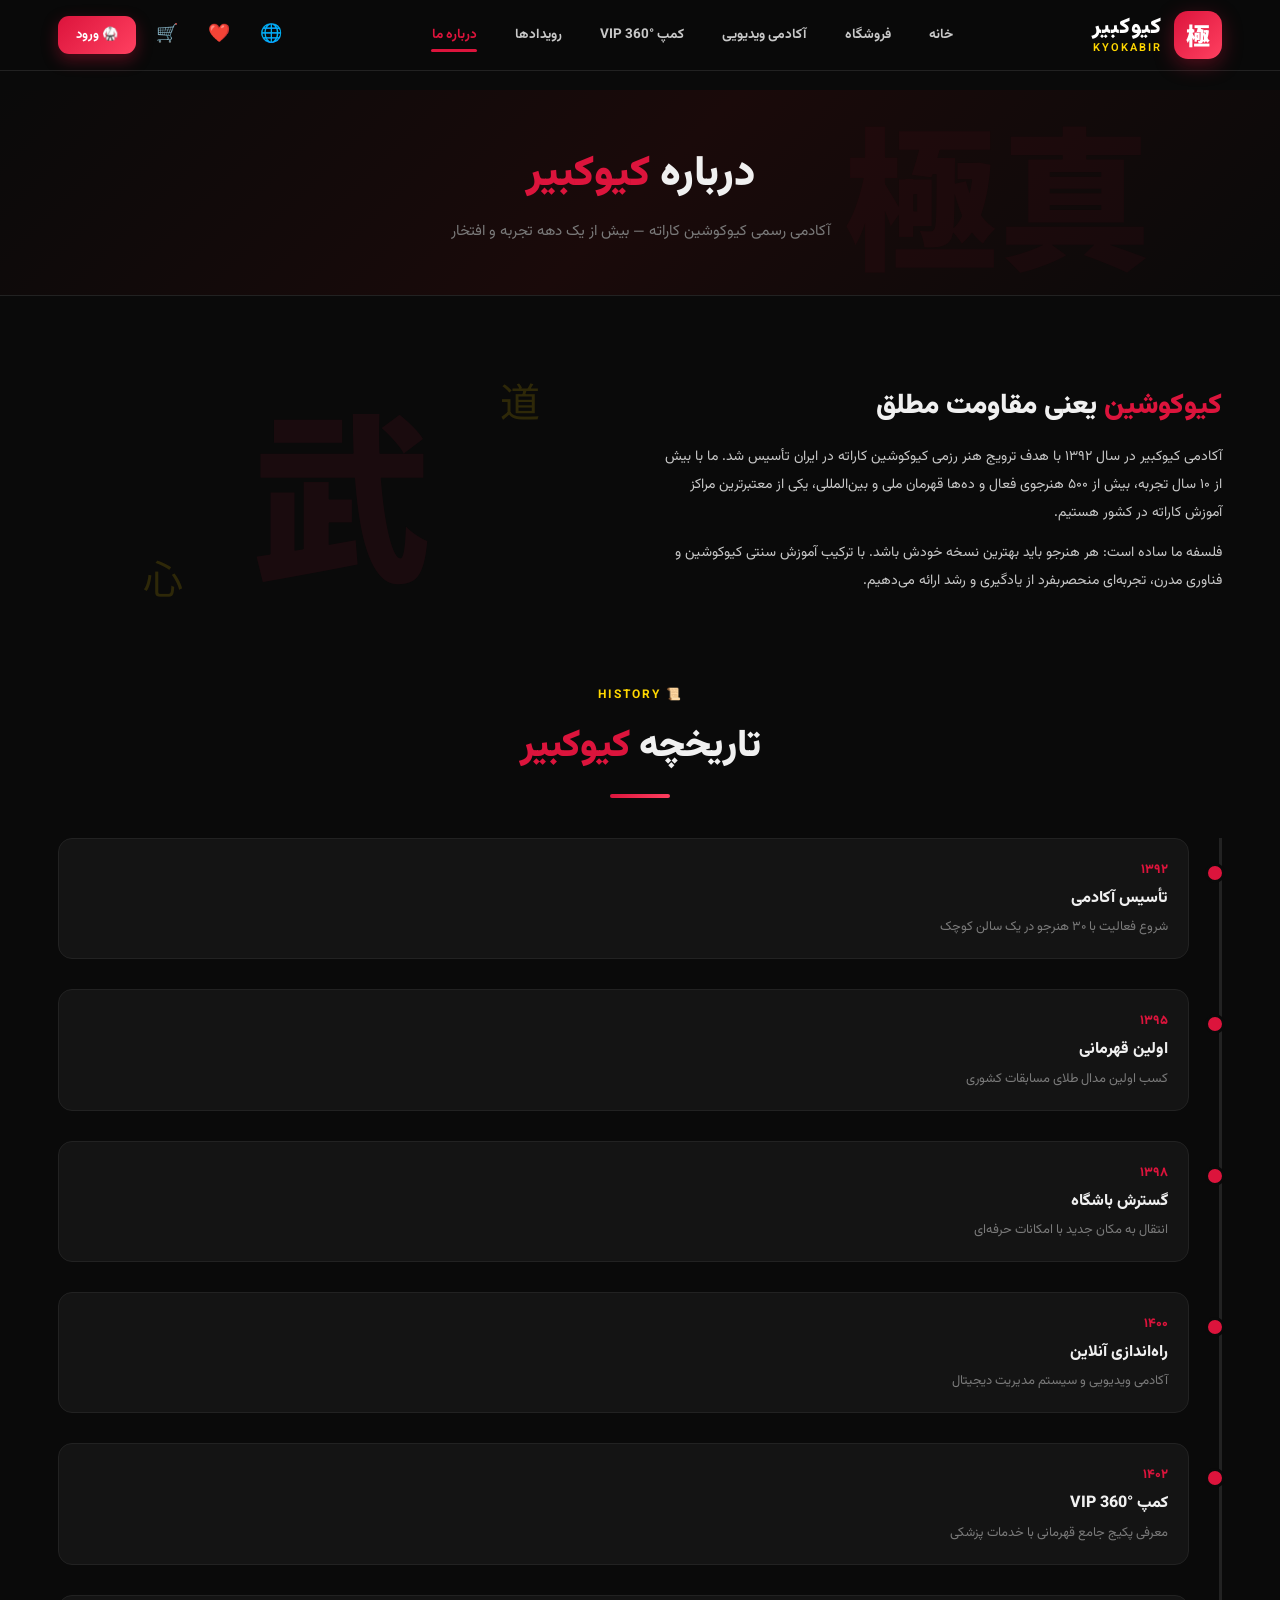
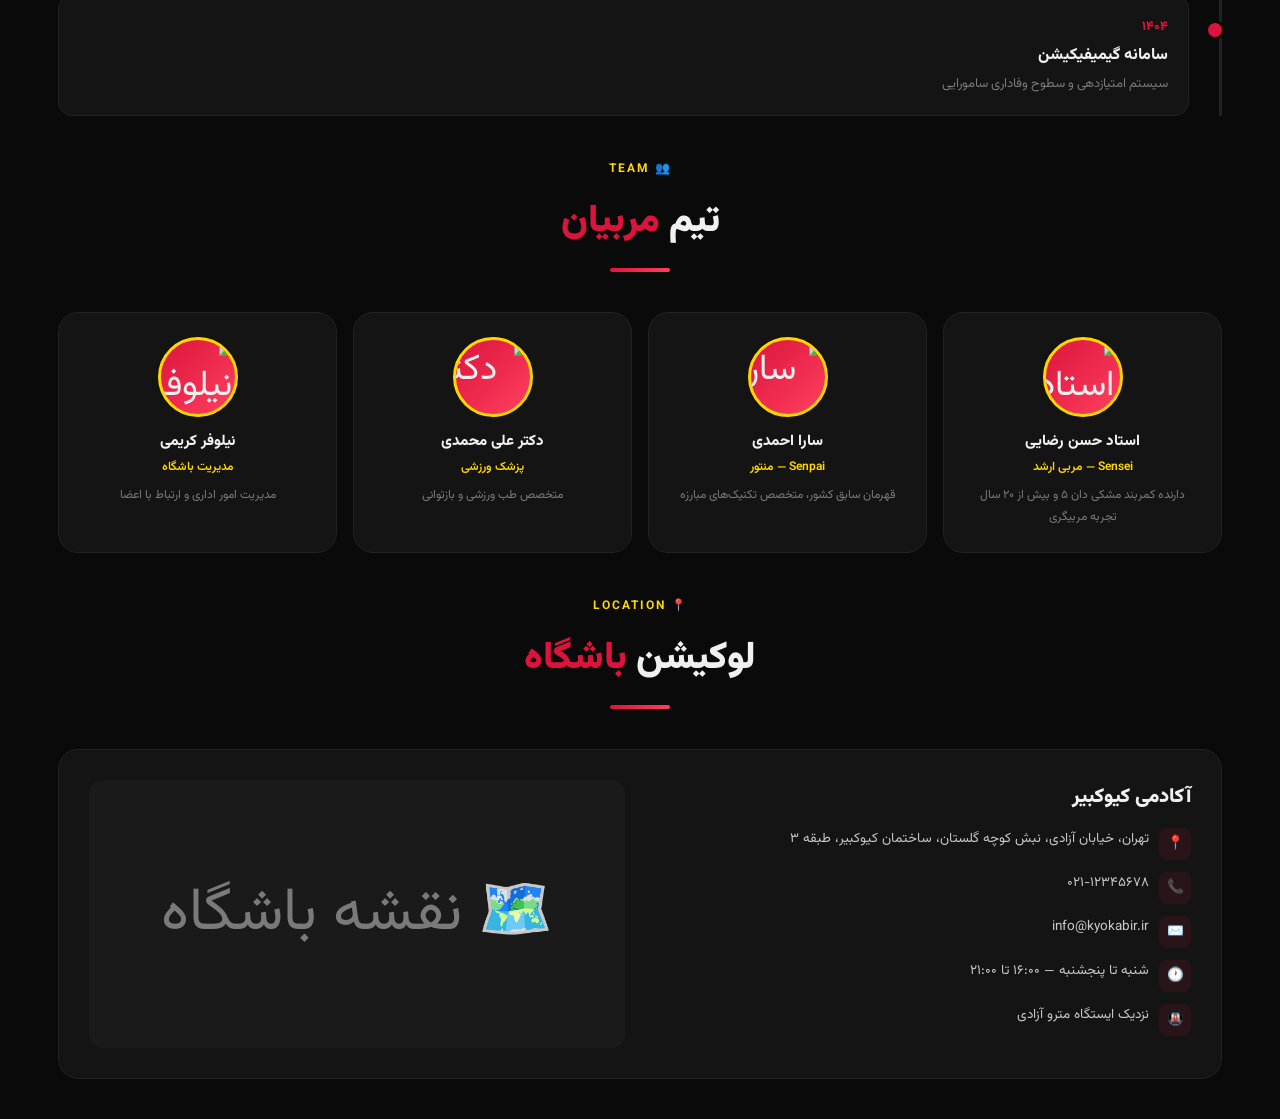
==== about.html @ 32eb1fd8 "Add files via upload" ====
<!DOCTYPE html>
<html lang="fa" dir="rtl">
<head>
  <meta charset="UTF-8">
  <meta name="viewport" content="width=device-width, initial-scale=1.0">
  <title>درباره ما — KYOKABIR</title>
  <link rel="preconnect" href="https://fonts.googleapis.com">
  <link rel="preconnect" href="https://fonts.gstatic.com" crossorigin>
  <link href="https://fonts.googleapis.com/css2?family=Vazirmatn:wght@100..900&family=Noto+Sans+JP:wght@100..900&display=swap" rel="stylesheet">
  <link rel="stylesheet" href="css/style.css">
  <style>
    .about-top{margin-top:90px;padding:50px 0;text-align:center;background:linear-gradient(135deg,#0a0a0a,#1a0a0a,#0a0a0a);border-bottom:1px solid var(--line);position:relative;overflow:hidden;}
    .about-top::before{content:'極真';position:absolute;right:10%;top:50%;transform:translateY(-50%);font-size:clamp(80px,12vw,160px);font-family:var(--font-ja);color:rgba(220,20,60,.05);font-weight:900;}
    .about-top h1{font-size:clamp(28px,4vw,42px);font-weight:900;}
    .about-top .sub{color:var(--muted);margin-top:8px;}
    .about-sec{max-width:var(--maxw);margin-inline:auto;padding:40px 18px;}
    .about-intro{display:grid;grid-template-columns:1fr 1fr;gap:30px;align-items:center;margin-bottom:40px;}
    .about-intro .text h2{font-size:28px;font-weight:900;margin-bottom:12px;}
    .about-intro .text p{color:var(--ink2);font-size:14px;line-height:2;}
    .about-intro .visual{position:relative;display:grid;place-items:center;}
    .about-intro .visual .big{font-size:180px;font-family:var(--font-ja);color:rgba(220,20,60,.08);font-weight:900;}
    .about-intro .visual .kanji{position:absolute;font-size:40px;color:rgba(255,215,0,.15);font-family:var(--font-ja);}
    .about-intro .visual .kanji:nth-child(2){top:10%;right:15%;}
    .about-intro .visual .kanji:nth-child(3){bottom:10%;left:15%;}
    .timeline{position:relative;padding-right:30px;border-right:3px solid var(--line);margin:30px 0;}
    .timeline-item{position:relative;margin-bottom:30px;padding:20px;background:var(--bg-card);border:1px solid var(--line);border-radius:var(--r);}
    .timeline-item::before{content:'';position:absolute;right:-37px;top:24px;width:14px;height:14px;border-radius:50%;background:var(--red);border:3px solid var(--bg);box-shadow:var(--shadow-sm);}
    .timeline-item .year{font-size:13px;color:var(--red);font-weight:800;margin-bottom:4px;}
    .timeline-item h3{font-size:16px;font-weight:800;}
    .timeline-item p{font-size:13px;color:var(--muted);margin-top:4px;}
    .team-grid{display:grid;grid-template-columns:repeat(4,1fr);gap:16px;}
    .team-card{background:var(--bg-card);border:1px solid var(--line);border-radius:var(--r-lg);padding:24px;text-align:center;transition:.3s;}
    .team-card:hover{transform:translateY(-4px);box-shadow:var(--shadow);border-color:var(--line2);}
    .team-avatar{width:80px;height:80px;border-radius:50%;margin:0 auto 12px;background:var(--grad-red);display:grid;place-items:center;font-size:36px;border:3px solid var(--gold);}
    .team-card h3{font-size:15px;font-weight:800;}
    .team-card .role{font-size:12px;color:var(--gold);font-weight:600;margin-top:2px;}
    .team-card .bio{font-size:12px;color:var(--muted);margin-top:8px;line-height:1.8;}
    .location-card{background:var(--bg-card);border:1px solid var(--line);border-radius:var(--r-lg);padding:30px;display:grid;grid-template-columns:1fr 1fr;gap:30px;overflow:hidden;}
    .location-info h3{font-size:20px;font-weight:900;margin-bottom:14px;}
    .location-info .item{display:flex;gap:10px;margin-bottom:12px;font-size:13.5px;color:var(--ink2);}
    .location-info .item .ic{width:32px;height:32px;border-radius:8px;background:rgba(220,20,60,.1);color:var(--red);display:grid;place-items:center;flex-shrink:0;}
    .map-placeholder{background:var(--bg3);border-radius:var(--r);display:grid;place-items:center;font-size:60px;color:var(--muted);min-height:250px;}
    @media(max-width:760px){.about-intro{grid-template-columns:1fr;}.team-grid{grid-template-columns:repeat(2,1fr);}.location-card{grid-template-columns:1fr;}}
  </style>
</head>
<body>

<header class="site-header">
  <div class="container header-inner">
    <a href="index.html" class="logo"><div class="logo-icon">極</div><div class="logo-text"><div class="brand">کیوکبیر</div><div class="sub">KYOKABIR</div></div></a>
    <nav><a href="index.html">خانه</a><a href="shop.html">فروشگاه</a><a href="videos.html">آکادمی ویدیویی</a><a href="vip.html">کمپ VIP 360°</a><a href="events.html">رویدادها</a><a href="about.html" class="active">درباره ما</a></nav>
    <div class="header-actions"><button class="h-btn" onclick="KBA.toggleLang()">🌐</button><button class="h-btn">❤️<span class="badge fav-badge" style="display:none">0</span></button><button class="h-btn cart-btn">🛒<span class="badge cart-badge">0</span></button><button class="login-btn" onclick="KBA.showLogin()">🥋 ورود</button></div>
  </div>
</header>

<div class="about-top">
  <div class="container">
    <h1>درباره <span style="color:var(--red)">کیوکبیر</span></h1>
    <p class="sub">آکادمی رسمی کیوکوشین کاراته — بیش از یک دهه تجربه و افتخار</p>
  </div>
</div>

<div class="about-sec">
  <div class="about-intro">
    <div class="text">
      <h2><span style="color:var(--red)">کیوکوشین</span> یعنی مقاومت مطلق</h2>
      <p>آکادمی کیوکبیر در سال ۱۳۹۲ با هدف ترویج هنر رزمی کیوکوشین کاراته در ایران تأسیس شد. ما با بیش از ۱۰ سال تجربه، بیش از ۵۰۰ هنرجوی فعال و ده‌ها قهرمان ملی و بین‌المللی، یکی از معتبرترین مراکز آموزش کاراته در کشور هستیم.</p>
      <p style="margin-top:12px">فلسفه ما ساده است: هر هنرجو باید بهترین نسخه خودش باشد. با ترکیب آموزش سنتی کیوکوشین و فناوری مدرن، تجربه‌ای منحصربفرد از یادگیری و رشد ارائه می‌دهیم.</p>
    </div>
    <div class="visual">
      <div class="big">武</div>
      <div class="kanji">道</div>
      <div class="kanji">心</div>
    </div>
  </div>

  <!-- HISTORY -->
  <div class="section-head">
    <div class="eyebrow">📜 HISTORY</div>
    <h2>تاریخچه <span style="color:var(--red)">کیوکبیر</span></h2>
    <div class="deco-line"></div>
  </div>
  <div class="timeline">
    <div class="timeline-item"><div class="year">۱۳۹۲</div><h3>تأسیس آکادمی</h3><p>شروع فعالیت با ۳۰ هنرجو در یک سالن کوچک</p></div>
    <div class="timeline-item"><div class="year">۱۳۹۵</div><h3>اولین قهرمانی</h3><p>کسب اولین مدال طلای مسابقات کشوری</p></div>
    <div class="timeline-item"><div class="year">۱۳۹۸</div><h3>گسترش باشگاه</h3><p>انتقال به مکان جدید با امکانات حرفه‌ای</p></div>
    <div class="timeline-item"><div class="year">۱۴۰۰</div><h3>راه‌اندازی آنلاین</h3><p>آکادمی ویدیویی و سیستم مدیریت دیجیتال</p></div>
    <div class="timeline-item"><div class="year">۱۴۰۲</div><h3>کمپ VIP 360°</h3><p>معرفی پکیج جامع قهرمانی با خدمات پزشکی</p></div>
    <div class="timeline-item"><div class="year">۱۴۰۴</div><h3>سامانه گیمیفیکیشن</h3><p>سیستم امتیازدهی و سطوح وفاداری سامورایی</p></div>
  </div>

  <!-- TEAM -->
  <div class="section-head" style="margin-top:40px">
    <div class="eyebrow">👥 TEAM</div>
    <h2>تیم <span style="color:var(--red)">مربیان</span></h2>
    <div class="deco-line"></div>
  </div>
  <div class="team-grid" id="teamGrid"></div>

  <!-- LOCATION -->
  <div class="section-head" style="margin-top:40px">
    <div class="eyebrow">📍 LOCATION</div>
    <h2>لوکیشن <span style="color:var(--red)">باشگاه</span></h2>
    <div class="deco-line"></div>
  </div>
  <div class="location-card">
    <div class="location-info">
      <h3>آکادمی کیوکبیر</h3>
      <div class="item"><div class="ic">📍</div><div>تهران، خیابان آزادی، نبش کوچه گلستان، ساختمان کیوکبیر، طبقه ۳</div></div>
      <div class="item"><div class="ic">📞</div><div>۰۲۱-۱۲۳۴۵۶۷۸</div></div>
      <div class="item"><div class="ic">✉️</div><div>info@kyokabir.ir</div></div>
      <div class="item"><div class="ic">🕐</div><div>شنبه تا پنجشنبه — ۱۶:۰۰ تا ۲۱:۰۰</div></div>
      <div class="item"><div class="ic">🚇</div><div>نزدیک ایستگاه مترو آزادی</div></div>
    </div>
    <div class="map-placeholder" style="background-image:url('https://images.unsplash.com/photo-1524661135-423995f22d0b?w=800&q=80')">🗺️ نقشه باشگاه</div>
  </div>
</div>

<!-- AUTH MODAL -->
<div class="modal-overlay" id="authModal">
  <div class="modal" style="position:relative"><button class="close" onclick="KBA.closeLogin()">✕</button><div class="modal-icon">🥋</div><h3>ورود به حساب کاربری</h3><p>شماره موبایل خود را وارد کنید</p><div class="input-group"><input type="tel" placeholder="۰۹۱۲۳۴۵۶۷۸۹" maxlength="11"><label>شماره موبایل</label></div><button class="btn btn-red" style="width:100%" onclick="KBA.toast('کد تایید ارسال شد')">ارسال کد تایید</button><div style="margin-top:20px;border-top:1px solid var(--line);padding-top:16px"><div class="otp-row"><input type="text" class="otp-box" maxlength="1"><input type="text" class="otp-box" maxlength="1"><input type="text" class="otp-box" maxlength="1"><input type="text" class="otp-box" maxlength="1"><input type="text" class="otp-box" maxlength="1"></div><button class="btn btn-red" style="width:100%" onclick="KBA.closeLogin();KBA.toast('ورود موفق!')">تایید و ورود</button></div></div>
</div>
<div class="toast-zone"></div>
<button class="back-top" onclick="window.scrollTo({top:0,behavior:'smooth'})">↑</button>

<script src="js/data.js"></script>
<script src="js/i18n.js"></script>
<script src="js/main.js"></script>
</body>
</html>
---- css/style.css ----
:root {
  --bg: #0a0a0a;
  --bg2: #111111;
  --bg3: #1a1a1a;
  --bg-card: #141414;
  --red: #dc143c;
  --red-d: #b01030;
  --red-glow: rgba(220,20,60,.35);
  --gold: #ffd700;
  --gold-d: #c5a200;
  --gold-glow: rgba(255,215,0,.3);
  --ink: #f0f0f0;
  --ink2: #c8c8c8;
  --muted: #7a7a7a;
  --line: #222;
  --line2: #2a2a2a;
  --green: #00c851;
  --green-soft: rgba(0,200,81,.12);
  --amber: #ff9800;
  --blue: #2979ff;
  --font: 'Vazirmatn', 'Segoe UI', Tahoma, sans-serif;
  --font-ja: 'Noto Sans JP', 'Hiragino Sans', sans-serif;
  --maxw: 1200px;
  --r: 14px;
  --r-lg: 20px;
  --shadow: 0 8px 30px rgba(0,0,0,.5);
  --shadow-lg: 0 20px 50px rgba(0,0,0,.6);
  --grad-red: linear-gradient(135deg, #dc143c, #ff4060);
  --grad-gold: linear-gradient(135deg, #ffd700, #ffb700);
  --grad-dark: linear-gradient(135deg, #0a0a0a, #1a1a1a);
}
*{box-sizing:border-box;margin:0;padding:0;}
html{scroll-behavior:smooth;}
body{font-family:var(--font);background:var(--bg);color:var(--ink);font-size:15px;line-height:1.7;-webkit-font-smoothing:antialiased;overflow-x:hidden;}
body.lock{overflow:hidden;}
a{color:inherit;text-decoration:none;}
button{font-family:inherit;cursor:pointer;border:0;background:none;color:inherit;}
input,select,textarea{font-family:inherit;}
img{display:block;max-width:100%;}
.container{max-width:var(--maxw);margin-inline:auto;padding-inline:18px;}
::selection{background:var(--red);color:#fff;}
::-webkit-scrollbar{width:8px;}
::-webkit-scrollbar-track{background:var(--bg2);}
::-webkit-scrollbar-thumb{background:var(--line2);border-radius:99px;}
::-webkit-scrollbar-thumb:hover{background:var(--red);}

/* ===== HEADER ===== */
.site-header{position:fixed;top:0;left:0;right:0;z-index:100;background:rgba(10,10,10,.92);backdrop-filter:blur(20px);-webkit-backdrop-filter:blur(20px);border-bottom:1px solid var(--line);}
.header-inner{display:flex;align-items:center;justify-content:space-between;height:70px;}
.logo{display:flex;align-items:center;gap:12px;}
.logo-icon{width:48px;height:48px;background:var(--grad-red);border-radius:14px;display:grid;place-items:center;font-size:24px;font-weight:900;color:#fff;font-family:var(--font-ja);box-shadow:0 6px 20px var(--red-glow);}
.logo-text{line-height:1.2;}
.logo-text .brand{font-size:22px;font-weight:900;color:#fff;letter-spacing:1px;}
.logo-text .sub{font-size:11px;color:var(--gold);font-weight:600;letter-spacing:2px;}
nav{display:flex;align-items:center;gap:6px;}
nav a{padding:8px 16px;border-radius:10px;font-size:13.5px;font-weight:700;color:var(--ink2);transition:.2s;position:relative;}
nav a:hover{color:#fff;background:rgba(255,255,255,.06);}
nav a.active{color:var(--red);}
nav a.active::after{content:'';position:absolute;bottom:2px;left:20%;right:20%;height:3px;background:var(--red);border-radius:99px;}
.header-actions{display:flex;align-items:center;gap:10px;}
.h-btn{position:relative;width:42px;height:42px;border-radius:12px;display:grid;place-items:center;transition:.2s;font-size:18px;}
.h-btn:hover{background:rgba(255,255,255,.08);}
.h-btn .badge{position:absolute;top:2px;right:2px;width:18px;height:18px;border-radius:50%;background:var(--red);color:#fff;font-size:10px;font-weight:700;display:grid;place-items:0;box-shadow:0 2px 6px var(--red-glow);}
.login-btn{display:flex;align-items:center;gap:7px;padding:9px 18px;border-radius:11px;background:var(--grad-red);color:#fff;font-size:13px;font-weight:700;transition:.2s;box-shadow:0 6px 16px var(--red-glow);}
.login-btn:hover{transform:translateY(-2px);box-shadow:0 10px 24px var(--red-glow);}

/* ===== HERO ===== */
.hero{margin-top:70px;position:relative;min-height:92vh;display:flex;align-items:center;overflow:hidden;}
.hero-bg{position:absolute;inset:0;background:
  linear-gradient(rgba(10,10,10,.82), rgba(10,10,10,.6)),
  url('https://images.unsplash.com/photo-1555597673-b21d5c935865?w=1920&q=80') center/cover no-repeat;}
.hero-bg::after{content:'';position:absolute;inset:0;background:url("data:image/svg+xml,%3Csvg width='60' height='60' xmlns='http://www.w3.org/2000/svg'%3E%3Cpath d='M30 0L60 30 30 60 0 30z' fill='none' stroke='%23222' stroke-width='.5'/%3E%3C/svg%3E");opacity:.25;}
.hero-content{position:relative;z-index:2;max-width:650px;padding-block:60px;}
.hero-eyebrow{display:inline-flex;align-items:center;gap:8px;background:rgba(220,20,60,.12);border:1px solid rgba(220,20,60,.3);padding:6px 16px;border-radius:99px;font-size:12px;font-weight:700;color:var(--red);margin-bottom:20px;}
.hero-eyebrow .dot{width:8px;height:8px;border-radius:50%;background:var(--red);animation:pulse 2s infinite;}
@keyframes pulse{0%,100%{opacity:1;transform:scale(1);}50%{opacity:.5;transform:scale(1.3);}}
.hero-title{font-size:clamp(36px,5vw,62px);font-weight:900;line-height:1.2;margin-bottom:16px;}
.hero-title .red{color:var(--red);}
.hero-title .gold{color:var(--gold);}
.hero-title .ja{font-family:var(--font-ja);font-weight:900;}
.hero-sub{font-size:17px;color:var(--ink2);max-width:500px;margin-bottom:30px;line-height:1.9;}
.hero-btns{display:flex;gap:14px;flex-wrap:wrap;}
.btn{display:inline-flex;align-items:center;justify-content:center;gap:8px;padding:14px 28px;border-radius:13px;font-weight:800;font-size:14px;transition:.2s;flex-shrink:0;}
.btn svg{flex-shrink:0;}
.btn-red{background:var(--grad-red);color:#fff;box-shadow:0 8px 24px var(--red-glow);}
.btn-red:hover{transform:translateY(-3px);box-shadow:0 14px 32px var(--red-glow);}
.btn-gold{background:var(--grad-gold);color:#0a0a0a;box-shadow:0 8px 24px var(--gold-glow);}
.btn-gold:hover{transform:translateY(-3px);box-shadow:0 14px 32px var(--gold-glow);}
.btn-outline{border:2px solid var(--line2);color:var(--ink);background:transparent;}
.btn-outline:hover{border-color:var(--red);color:var(--red);}
.hero-stats{display:flex;gap:40px;margin-top:40px;padding-top:30px;border-top:1px solid var(--line);}
.stat-item .num{font-size:32px;font-weight:900;color:var(--gold);}
.stat-item .lbl{font-size:12px;color:var(--muted);margin-top:2px;}
.hero-visual{position:absolute;left:10%;top:50%;transform:translateY(-50%);font-size:clamp(200px,25vw,380px);font-family:var(--font-ja);color:rgba(220,20,60,.06);font-weight:900;line-height:1;pointer-events:none;user-select:none;}
.hero-kanji{position:absolute;right:8%;top:50%;transform:translateY(-50%);font-size:clamp(80px,12vw,160px);font-family:var(--font-ja);color:rgba(255,215,0,.08);font-weight:900;line-height:1;pointer-events:none;text-align:center;}
.hero-kanji span{display:block;font-size:.4em;color:rgba(255,215,0,.12);margin-top:10px;}

/* ===== SECTIONS ===== */
.section{padding-block:60px;}
.section-head{text-align:center;margin-bottom:40px;}
.section-head .eyebrow{display:inline-flex;align-items:center;gap:8px;font-size:12px;font-weight:700;color:var(--gold);letter-spacing:2px;text-transform:uppercase;margin-bottom:10px;}
.section-head h2{font-size:clamp(24px,3.5vw,38px);font-weight:900;}
.section-head h2 .red{color:var(--red);}
.section-head .sub{color:var(--muted);font-size:14px;margin-top:8px;max-width:600px;margin-inline:auto;}
.deco-line{width:60px;height:4px;background:var(--grad-red);border-radius:99px;margin:14px auto 0;}

/* ===== FEATURES GRID ===== */
.features-grid{display:grid;grid-template-columns:repeat(3,1fr);gap:16px;}
.feat-card{background:var(--bg-card);border:1px solid var(--line);border-radius:var(--r-lg);padding:28px 24px;transition:.3s;position:relative;overflow:hidden;}
.feat-card::before{content:'';position:absolute;top:0;left:0;right:0;height:3px;background:var(--grad-red);transform:scaleX(0);transition:.3s;transform-origin:left;}
.feat-card:hover{border-color:var(--red);transform:translateY(-6px);box-shadow:var(--shadow);}
.feat-card:hover::before{transform:scaleX(1);}
.feat-ic{width:56px;height:56px;border-radius:16px;display:grid;place-items:center;font-size:26px;margin-bottom:16px;background-size:cover;background-position:center;position:relative;}
.feat-card h3{font-size:17px;font-weight:800;margin-bottom:6px;}
.feat-card p{font-size:13px;color:var(--muted);line-height:1.8;}
.feat-card .tag{display:inline-flex;margin-top:12px;padding:4px 12px;border-radius:99px;font-size:11px;font-weight:700;background:rgba(220,20,60,.1);color:var(--red);}

/* ===== RANKS ===== */
.ranks-grid{display:grid;grid-template-columns:repeat(4,1fr);gap:16px;}
.rank-card{background:var(--bg-card);border:1px solid var(--line);border-radius:var(--r-lg);padding:24px;text-align:center;transition:.3s;position:relative;overflow:hidden;}
.rank-card::after{content:'';position:absolute;inset:0;background:radial-gradient(circle at 50% 0%, var(--rank-color, rgba(255,255,255,.03)), transparent 60%);opacity:0;transition:.3s;}
.rank-card:hover{transform:translateY(-6px);box-shadow:var(--shadow);border-color:var(--rank-border, var(--line));}
.rank-card:hover::after{opacity:1;}
.rank-icon{width:70px;height:70px;border-radius:50%;margin:0 auto 14px;display:grid;place-items:center;overflow:hidden;background-size:cover;background-position:center;border:2px solid var(--rank-border, var(--line));transition:.3s;}
.rank-card:hover .rank-icon{border-color:var(--rank-border, var(--red));transform:scale(1.1);}
.rank-card h3{font-size:16px;font-weight:800;margin-bottom:4px;}
.rank-card .en{font-size:11px;color:var(--muted);font-family:var(--font-ja);}
.rank-card .disc{font-size:12px;color:var(--gold);font-weight:700;margin-top:8px;}
.rank-card .perks{list-style:none;margin-top:12px;text-align:start;font-size:12px;color:var(--ink2);}
.rank-card .perks li{padding:4px 0;display:flex;align-items:center;gap:6px;}
.rank-card .perks li::before{content:'✓';color:var(--green);font-weight:700;}

/* ===== PRODUCTS ===== */
.products-grid{display:grid;grid-template-columns:repeat(auto-fill,minmax(240px,1fr));gap:16px;}
.prod-card{background:var(--bg-card);border:1px solid var(--line);border-radius:var(--r-lg);overflow:hidden;transition:.3s;}
.prod-card:hover{transform:translateY(-6px);box-shadow:var(--shadow);border-color:var(--line2);}
.prod-img{aspect-ratio:1/1;display:grid;place-items:center;background:var(--bg3);position:relative;overflow:hidden;background-size:cover;background-position:center;}
.prod-img::after{content:'';position:absolute;inset:0;background:linear-gradient(180deg, rgba(0,0,0,0) 60%, rgba(0,0,0,.4) 100%);}
.prod-img .tag{position:absolute;top:12px;left:12px;padding:4px 10px;border-radius:8px;font-size:11px;font-weight:700;background:var(--red);color:#fff;}
.prod-body{padding:16px;}
.prod-cat{font-size:11px;color:var(--muted);font-weight:600;margin-bottom:4px;}
.prod-name{font-size:14px;font-weight:700;line-height:1.6;display:-webkit-box;-webkit-line-clamp:2;-webkit-box-orient:vertical;overflow:hidden;}
.prod-price{margin-top:10px;display:flex;align-items:baseline;gap:8px;}
.prod-price .current{font-size:18px;font-weight:900;color:var(--gold);}
.prod-price .old{font-size:13px;color:var(--muted);text-decoration:line-through;}
.prod-add{width:100%;margin-top:12px;padding:10px;border-radius:10px;background:var(--grad-red);color:#fff;font-weight:700;font-size:13px;transition:.2s;box-shadow:0 4px 12px var(--red-glow);}
.prod-add:hover{transform:translateY(-2px);box-shadow:0 8px 20px var(--red-glow);}

/* ===== VIDEOS ===== */
.videos-grid{display:grid;grid-template-columns:repeat(auto-fill,minmax(300px,1fr));gap:16px;}
.video-card{background:var(--bg-card);border:1px solid var(--line);border-radius:var(--r-lg);overflow:hidden;transition:.3s;}
.video-card:hover{transform:translateY(-4px);box-shadow:var(--shadow);}
.vid-thumb{aspect-ratio:16/9;display:grid;place-items:center;background:var(--bg3);position:relative;cursor:pointer;background-size:cover;background-position:center;}
.vid-thumb::after{content:'';position:absolute;inset:0;background:rgba(0,0,0,.3);}
.vid-thumb .play{width:60px;height:60px;border-radius:50%;background:rgba(220,20,60,.9);color:#fff;display:grid;place-items:center;font-size:24px;box-shadow:0 8px 24px var(--red-glow);transition:.2s;}
.vid-thumb:hover .play{transform:scale(1.1);}
.vid-thumb .dur{position:absolute;bottom:10px;left:10px;padding:3px 8px;border-radius:6px;background:rgba(0,0,0,.7);font-size:11px;font-weight:600;}
.vid-body{padding:14px 16px;}
.vid-level{display:inline-flex;padding:3px 10px;border-radius:99px;font-size:10px;font-weight:700;margin-bottom:6px;}
.vid-level.white{background:rgba(255,255,255,.1);color:#fff;}
.vid-level.yellow{background:rgba(255,215,0,.15);color:var(--gold);}
.vid-level.orange{background:rgba(255,152,0,.15);color:var(--amber);}
.vid-level.green{background:rgba(0,200,81,.12);color:var(--green);}
.vid-level.blue{background:rgba(41,121,255,.12);color:var(--blue);}
.vid-level.brown{background:rgba(139,90,43,.15);color:#c9956b;}
.vid-level.purple{background:rgba(156,39,176,.12);color:#ce93d8;}
.vid-level.red{background:rgba(220,20,60,.12);color:var(--red);}
.vid-level.black{background:rgba(255,255,255,.08);color:#fff;border:1px solid rgba(255,255,255,.15);}
.vid-title{font-size:14px;font-weight:700;line-height:1.6;}
.vid-meta{display:flex;gap:12px;margin-top:8px;font-size:11.5px;color:var(--muted);}

/* ===== EVENTS ===== */
.events-list{display:grid;gap:12px;}
.event-card{background:var(--bg-card);border:1px solid var(--line);border-radius:var(--r-lg);padding:20px;display:flex;gap:18px;align-items:center;transition:.3s;position:relative;overflow:hidden;}
.event-card::after{content:'';position:absolute;inset:0;background:linear-gradient(135deg, rgba(20,20,20,.88), rgba(20,20,20,.55));pointer-events:none;z-index:0;}
.event-card>*{position:relative;z-index:1;}
.event-card:hover{border-color:var(--line2);box-shadow:var(--shadow);}
.event-date{width:70px;text-align:center;flex-shrink:0;background:var(--bg3);border-radius:12px;padding:12px 8px;}
.event-date .day{font-size:28px;font-weight:900;color:var(--red);}
.event-date .month{font-size:11px;color:var(--muted);font-weight:600;}
.event-info{flex:1;}
.event-info h3{font-size:15px;font-weight:700;}
.event-info p{font-size:12.5px;color:var(--muted);margin-top:3px;}
.event-tag{display:inline-flex;padding:4px 12px;border-radius:99px;font-size:11px;font-weight:700;}
.event-tag.exam{background:rgba(220,20,60,.12);color:var(--red);}
.event-tag.competition{background:rgba(255,215,0,.12);color:var(--gold);}
.event-tag.camp{background:rgba(0,200,81,.12);color:var(--green);}
.event-tag.seminar{background:rgba(41,121,255,.12);color:var(--blue);}
.event-reg{padding:8px 18px;border-radius:10px;font-size:12px;font-weight:700;transition:.2s;}
.event-reg{background:var(--grad-red);color:#fff;box-shadow:0 4px 12px var(--red-glow);}
.event-reg:hover{transform:translateY(-2px);}

/* ===== VIP SECTION ===== */
.vip-hero{position:relative;border-radius:var(--r-lg);overflow:hidden;padding:60px 40px;color:#fff;background:linear-gradient(135deg, #0a0a0a 0%, #1a0505 50%, #0a0a0a 100%);border:1px solid rgba(220,20,60,.2);}
.vip-hero::before{content:'';position:absolute;inset:0;background:radial-gradient(circle at 80% 30%, rgba(220,20,60,.2), transparent 50%);pointer-events:none;}
.vip-hero::after{content:'360°';position:absolute;right:40px;top:50%;transform:translateY(-50%);font-size:clamp(100px,15vw,200px);font-weight:900;color:rgba(220,20,60,.08);font-family:var(--font-ja);pointer-events:none;}
.vip-content{position:relative;z-index:2;max-width:600px;}
.vip-badge{display:inline-flex;align-items:center;gap:8px;padding:6px 16px;border-radius:99px;background:rgba(255,215,0,.12);border:1px solid rgba(255,215,0,.3);color:var(--gold);font-size:12px;font-weight:700;margin-bottom:16px;}
.vip-title{font-size:clamp(28px,4vw,44px);font-weight:900;line-height:1.3;}
.vip-title .red{color:var(--red);}
.vip-title .gold{color:var(--gold);}
.vip-desc{font-size:15px;color:var(--ink2);margin-top:12px;line-height:1.9;}
.vip-features{display:grid;grid-template-columns:1fr 1fr;gap:12px;margin-top:24px;}
.vip-feat{display:flex;align-items:center;gap:10px;font-size:13px;font-weight:600;color:var(--ink2);}
.vip-feat .ic{width:32px;height:32px;border-radius:10px;background:rgba(220,20,60,.15);display:grid;place-items:center;flex-shrink:0;overflow:hidden;}
.vip-feat .ic img{width:100%;height:100%;object-fit:cover;}

/* ===== FOOTER ===== */
.footer{background:var(--bg2);border-top:1px solid var(--line);padding-block:50px 24px;margin-top:40px;}
.footer-grid{display:grid;grid-template-columns:1.4fr 1fr 1fr 1fr;gap:30px;}
.footer h4{font-size:15px;font-weight:800;color:#fff;margin-bottom:14px;}
.footer-about{font-size:13px;color:var(--muted);line-height:2;}
.footer-links{list-style:none;display:grid;gap:9px;font-size:13px;}
.footer-links a{color:var(--ink2);transition:.18s;display:inline-flex;align-items:center;gap:6px;}
.footer-links a:hover{color:var(--red);padding-inline-start:4px;}
.footer-bottom{border-top:1px solid var(--line);margin-top:30px;padding-top:18px;display:flex;align-items:center;justify-content:space-between;gap:10px;flex-wrap:wrap;font-size:12px;color:var(--muted);}
.social-row{display:flex;gap:8px;}
.social-row a{width:36px;height:36px;border-radius:10px;background:var(--bg3);display:grid;place-items:center;font-size:16px;transition:.2s;}
.social-row a:hover{background:var(--red);transform:translateY(-3px);}

/* ===== AUTH MODAL ===== */
.modal-overlay{position:fixed;inset:0;z-index:200;background:rgba(0,0,0,.6);backdrop-filter:blur(8px);display:grid;place-items:center;padding:16px;opacity:0;visibility:hidden;transition:.3s;}
.modal-overlay.show{opacity:1;visibility:visible;}
.modal{background:var(--bg-card);border:1px solid var(--line);border-radius:var(--r-lg);max-width:420px;width:100%;padding:32px;text-align:center;transform:scale(.9) translateY(20px);transition:.35s cubic-bezier(.2,.9,.3,1.2);box-shadow:var(--shadow-lg);}
.modal-overlay.show .modal{transform:none;}
.modal .close{position:absolute;top:16px;left:16px;width:32px;height:32px;border-radius:8px;display:grid;place-items:center;background:var(--bg3);font-size:14px;transition:.2s;}
.modal .close:hover{background:var(--red);color:#fff;}
.modal-icon{width:70px;height:70px;border-radius:50%;margin:0 auto 16px;display:grid;place-items:center;font-size:32px;background:rgba(220,20,60,.12);color:var(--red);}
.modal h3{font-size:20px;font-weight:900;margin-bottom:8px;}
.modal p{color:var(--muted);font-size:13.5px;margin-bottom:20px;}
.input-group{position:relative;margin-bottom:12px;}
.input-group input{width:100%;padding:14px 16px;border-radius:12px;border:2px solid var(--line);background:var(--bg3);color:var(--ink);font-size:14px;transition:.2s;text-align:center;font-size:18px;letter-spacing:6px;}
.input-group input:focus{border-color:var(--red);outline:none;box-shadow:0 0 0 4px rgba(220,20,60,.15);}
.input-group label{position:absolute;top:-8px;left:16px;background:var(--bg-card);padding:0 6px;font-size:11px;color:var(--muted);font-weight:600;}
.otp-row{display:flex;gap:8px;justify-content:center;margin-bottom:16px;}
.otp-box{width:48px;height:54px;border-radius:12px;border:2px solid var(--line);background:var(--bg3);color:var(--ink);text-align:center;font-size:22px;font-weight:800;transition:.2s;}
.otp-box:focus{border-color:var(--red);outline:none;box-shadow:0 0 0 4px rgba(220,20,60,.15);}
.resend{font-size:12px;color:var(--muted);margin-top:12px;}
.resend a{color:var(--red);font-weight:700;cursor:pointer;}
.timer{color:var(--gold);font-weight:700;}

/* ===== DASHBOARD ===== */
.dash-layout{display:grid;grid-template-columns:260px 1fr;gap:20px;margin-top:90px;min-height:calc(100vh - 90px);}
.dash-sidebar{background:var(--bg-card);border:1px solid var(--line);border-radius:var(--r-lg);padding:20px;position:sticky;top:90px;height:fit-content;}
.dash-user{text-align:center;padding-bottom:16px;border-bottom:1px solid var(--line);margin-bottom:16px;}
.dash-avatar{width:80px;height:80px;border-radius:50%;margin:0 auto 10px;background:var(--grad-red);display:grid;place-items:center;border:3px solid var(--gold);overflow:hidden;}
.dash-avatar img{width:100%;height:100%;object-fit:cover;}
.dash-name{font-size:16px;font-weight:800;}
.dash-rank{font-size:12px;color:var(--gold);font-weight:700;margin-top:2px;}
.dash-nav{list-style:none;display:grid;gap:3px;}
.dash-nav a{display:flex;align-items:center;gap:10px;padding:10px 14px;border-radius:10px;font-size:13.5px;font-weight:600;color:var(--ink2);transition:.15s;}
.dash-nav a:hover{background:rgba(255,255,255,.05);color:#fff;}
.dash-nav a.active{background:rgba(220,20,60,.1);color:var(--red);}
.dash-nav a .ic{font-size:18px;width:24px;text-align:center;}
.dash-main{display:grid;gap:20px;}
.dash-top{display:grid;grid-template-columns:repeat(4,1fr);gap:14px;}
.dash-stat{background:var(--bg-card);border:1px solid var(--line);border-radius:var(--r);padding:18px;display:flex;align-items:center;gap:14px;transition:.2s;}
.dash-stat:hover{border-color:var(--line2);transform:translateY(-2px);}
.dash-stat .ic{width:46px;height:46px;border-radius:13px;display:grid;place-items:center;flex-shrink:0;background-size:cover;background-position:center;}
.dash-stat .val{font-size:22px;font-weight:900;}
.dash-stat .lbl{font-size:11.5px;color:var(--muted);}

/* ===== LOYALTY CARD ===== */
.loyalty-card{background:linear-gradient(135deg, #1a0505, #0a0a0a 50%, #050a1a);border:1px solid rgba(255,215,0,.2);border-radius:var(--r-lg);padding:30px;position:relative;overflow:hidden;}
.loyalty-card::before{content:'';position:absolute;inset:0;background:radial-gradient(circle at 80% 20%, rgba(255,215,0,.1), transparent 50%);pointer-events:none;}
.loyalty-card::after{content:'360°';position:absolute;right:30px;bottom:-10px;font-size:120px;font-weight:900;color:rgba(255,215,0,.04);font-family:var(--font-ja);pointer-events:none;}
.loyalty-header{display:flex;justify-content:space-between;align-items:flex-start;margin-bottom:20px;}
.loyalty-header .rank-info{display:flex;align-items:center;gap:14px;}
.loyalty-header .rank-icon{width:56px;height:56px;border-radius:50%;display:grid;place-items:center;font-size:28px;border:2px solid var(--gold);}
.loyalty-header .rank-name{font-size:18px;font-weight:800;color:var(--gold);}
.loyalty-header .rank-en{font-size:11px;color:var(--muted);font-family:var(--font-ja);}
.loyalty-header .xp-text{font-size:13px;color:var(--gold);font-weight:700;}
.xp-bar{height:10px;background:var(--bg3);border-radius:99px;overflow:hidden;margin-top:8px;}
.xp-fill{height:100%;background:var(--grad-gold);border-radius:99px;transition:width .8s;}
.loyalty-bottom{display:flex;justify-content:space-between;align-items:center;margin-top:16px;padding-top:16px;border-top:1px solid rgba(255,215,0,.1);}
.loyalty-bottom .info{font-size:12px;color:var(--muted);}
.loyalty-bottom .info b{color:var(--gold);}

/* ===== LEADERBOARD ===== */
.lb-card{display:flex;align-items:center;gap:14px;}
.lb-avatar{width:56px;height:56px;border-radius:50%;overflow:hidden;flex-shrink:0;border:2px solid var(--gold);background:var(--bg3);}
.lb-avatar img{width:100%;height:100%;object-fit:cover;}
.lb-rank{font-size:24px;font-weight:900;color:var(--gold);font-family:var(--font-ja);flex-shrink:0;}

/* ===== TEAM ===== */
.team-grid{display:grid;grid-template-columns:repeat(4,1fr);gap:16px;}
.team-card{background:var(--bg-card);border:1px solid var(--line);border-radius:var(--r-lg);padding:24px;text-align:center;transition:.3s;}
.team-card:hover{transform:translateY(-4px);box-shadow:var(--shadow);border-color:var(--line2);}
.team-avatar{width:86px;height:86px;border-radius:50%;margin:0 auto 12px;overflow:hidden;border:3px solid var(--gold);background:var(--bg3);}
.team-avatar img{width:100%;height:100%;object-fit:cover;}
.team-card h3{font-size:15px;font-weight:800;}
.team-card .role{font-size:12px;color:var(--gold);font-weight:600;margin-top:2px;}
.team-card .bio{font-size:12px;color:var(--muted);margin-top:8px;line-height:1.8;}

/* ===== EMPTY STATE ===== */
.empty-state{background:var(--bg-card);border:1px solid var(--line);border-radius:var(--r-lg);padding:60px 20px;text-align:center;}
.empty-state .big{font-size:70px;}
.empty-state h3{margin-top:14px;font-size:20px;font-weight:800;}
.empty-state p{color:var(--muted);margin-top:6px;font-size:14px;}

/* ===== TOAST ===== */
.toast-zone{position:fixed;bottom:24px;left:24px;z-index:300;display:grid;gap:10px;}
.toast{background:#1c2129;color:#fff;padding:14px 18px;border-radius:13px;display:flex;align-items:center;gap:10px;box-shadow:0 14px 34px rgba(0,0,0,.4);font-size:13.5px;font-weight:600;animation:toastIn .4s cubic-bezier(.2,.9,.3,1.2);max-width:340px;}
.toast .t-icon{width:30px;height:30px;border-radius:10px;display:grid;place-items:center;flex-shrink:0;background:var(--green);font-size:14px;}
.toast.err .t-icon{background:var(--red);}
.toast.out{animation:toastOut .3s forwards;}
@keyframes toastIn{from{opacity:0;transform:translateY(20px) scale(.9);}}
@keyframes toastOut{to{opacity:0;transform:translateY(12px) scale(.9);}}

/* ===== BACK TOP ===== */
.back-top{position:fixed;bottom:24px;right:24px;z-index:50;width:46px;height:46px;border-radius:50%;background:var(--grad-red);color:#fff;display:grid;place-items:center;box-shadow:0 8px 20px var(--red-glow);opacity:0;visibility:hidden;transform:translateY(12px);transition:.3s;}
.back-top.show{opacity:1;visibility:visible;transform:none;}
.back-top:hover{transform:translateY(-4px);}

/* ===== RESPONSIVE ===== */
@media(max-width:1000px){
  .features-grid,.ranks-grid{grid-template-columns:repeat(2,1fr);}
  .dash-layout{grid-template-columns:1fr;}
  .dash-sidebar{position:static;}
  .footer-grid{grid-template-columns:1fr 1fr;}
  .hero-visual,.hero-kanji{display:none;}
  .vip-features{grid-template-columns:1fr;}
}
@media(max-width:760px){
  .header-inner nav{display:none;}
  .features-grid,.ranks-grid{grid-template-columns:1fr;}
  .hero{min-height:auto;padding-block:100px 50px;}
  .hero-stats{gap:20px;flex-wrap:wrap;}
  .footer-grid{grid-template-columns:1fr;}
  .dash-top{grid-template-columns:repeat(2,1fr);}
  .products-grid{grid-template-columns:repeat(2,1fr);}
  .videos-grid{grid-template-columns:1fr;}
  .event-card{flex-direction:column;text-align:center;}
}
@media(max-width:430px){
  .dash-top{grid-template-columns:1fr;}
  .products-grid{grid-template-columns:1fr;}
}
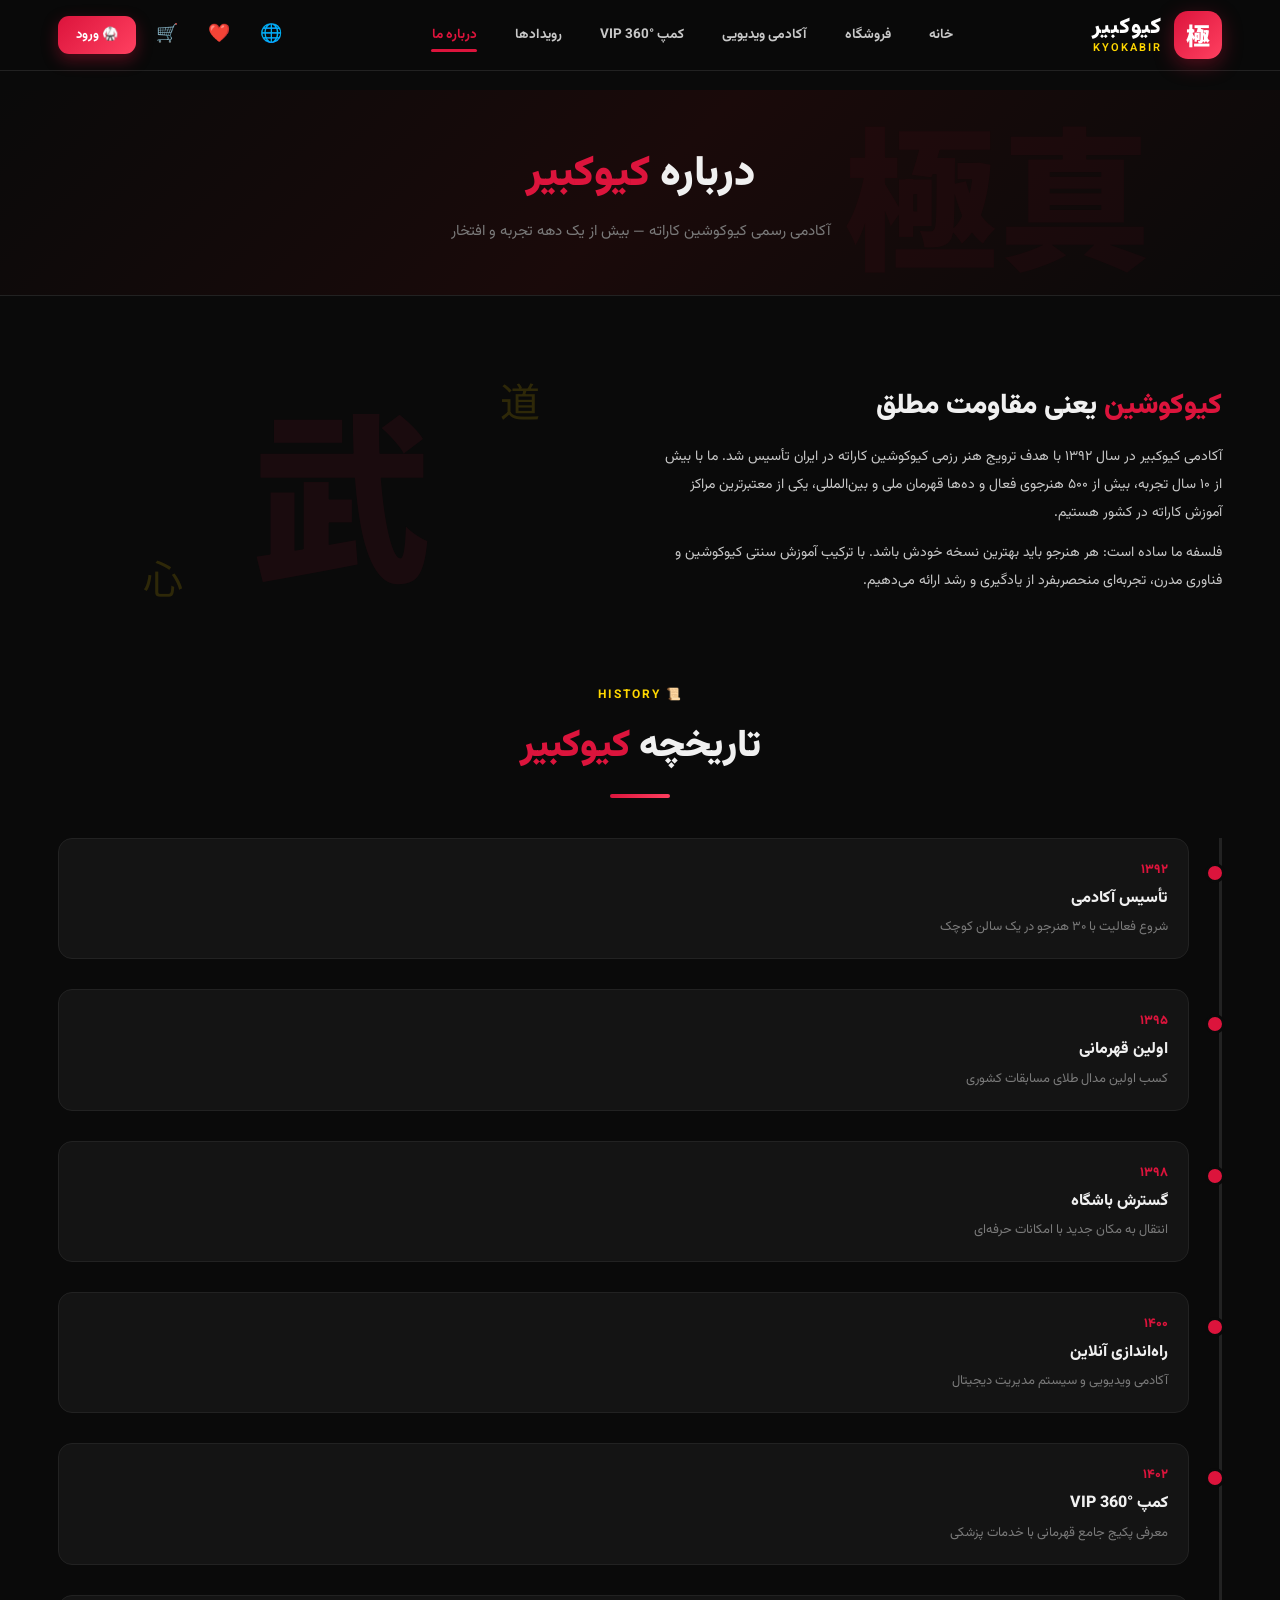
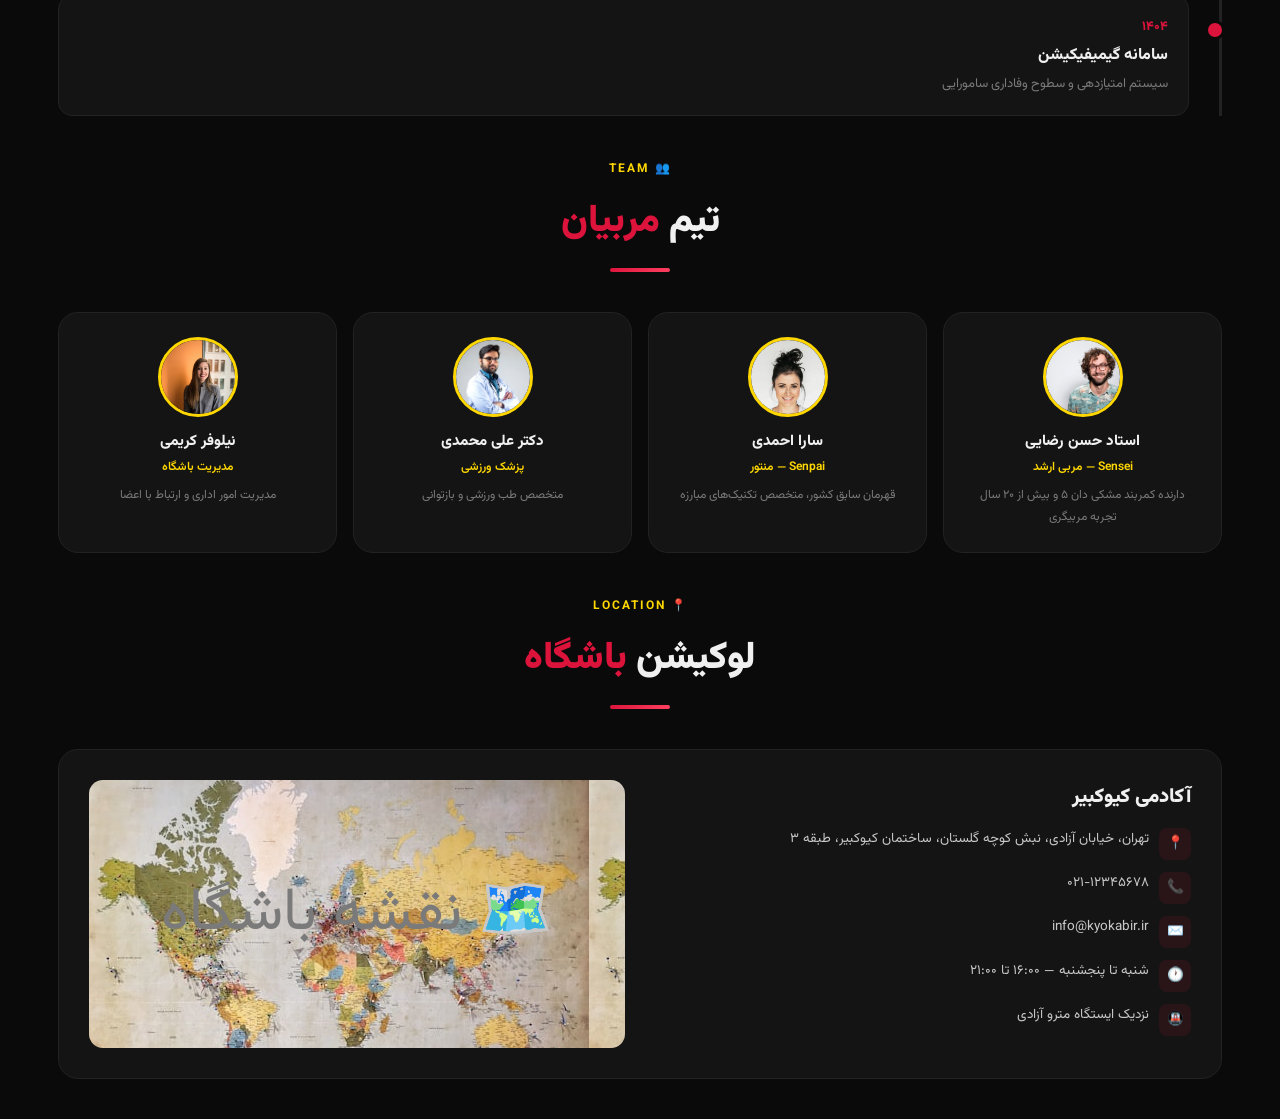
==== commit 4e1e6b73: "Add files via upload" ====
--- a/about.html
+++ b/about.html
@@ -112,7 +112,7 @@
       <div class="item"><div class="ic">🕐</div><div>شنبه تا پنجشنبه — ۱۶:۰۰ تا ۲۱:۰۰</div></div>
       <div class="item"><div class="ic">🚇</div><div>نزدیک ایستگاه مترو آزادی</div></div>
     </div>
-    <div class="map-placeholder" style="background-image:url('https://images.unsplash.com/photo-1524661135-423995f22d0b?w=800&q=80')">🗺️ نقشه باشگاه</div>
+    <div class="map-placeholder" style="background-image:url('images/u-1524661135-423995f22d0b.jpg')">🗺️ نقشه باشگاه</div>
   </div>
 </div>
 
--- a/css/style.css
+++ b/css/style.css
@@ -68,7 +68,7 @@
 .hero{margin-top:70px;position:relative;min-height:92vh;display:flex;align-items:center;overflow:hidden;}
 .hero-bg{position:absolute;inset:0;background:
   linear-gradient(rgba(10,10,10,.82), rgba(10,10,10,.6)),
-  url('https://images.unsplash.com/photo-1555597673-b21d5c935865?w=1920&q=80') center/cover no-repeat;}
+  url('images/u-1555597673-b21d5c935865.jpg') center/cover no-repeat;}
 .hero-bg::after{content:'';position:absolute;inset:0;background:url("data:image/svg+xml,%3Csvg width='60' height='60' xmlns='http://www.w3.org/2000/svg'%3E%3Cpath d='M30 0L60 30 30 60 0 30z' fill='none' stroke='%23222' stroke-width='.5'/%3E%3C/svg%3E");opacity:.25;}
 .hero-content{position:relative;z-index:2;max-width:650px;padding-block:60px;}
 .hero-eyebrow{display:inline-flex;align-items:center;gap:8px;background:rgba(220,20,60,.12);border:1px solid rgba(220,20,60,.3);padding:6px 16px;border-radius:99px;font-size:12px;font-weight:700;color:var(--red);margin-bottom:20px;}
